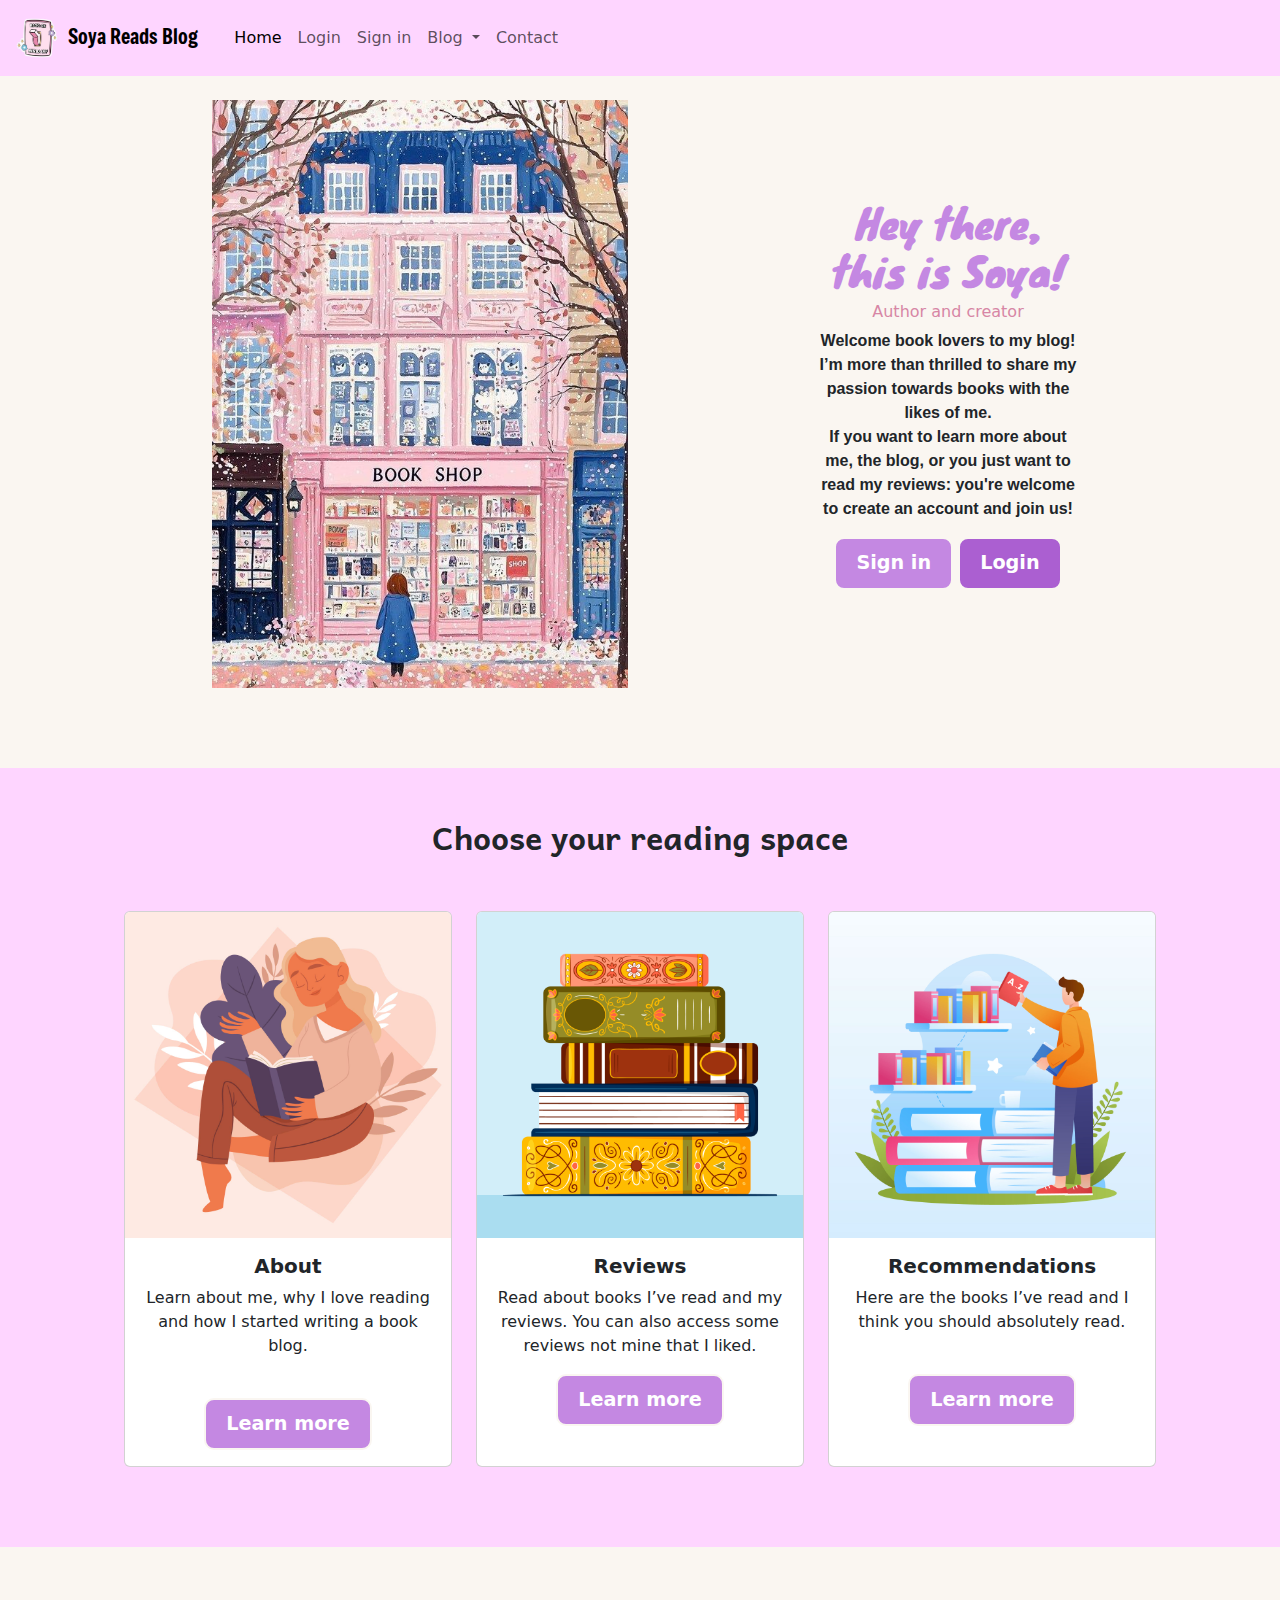
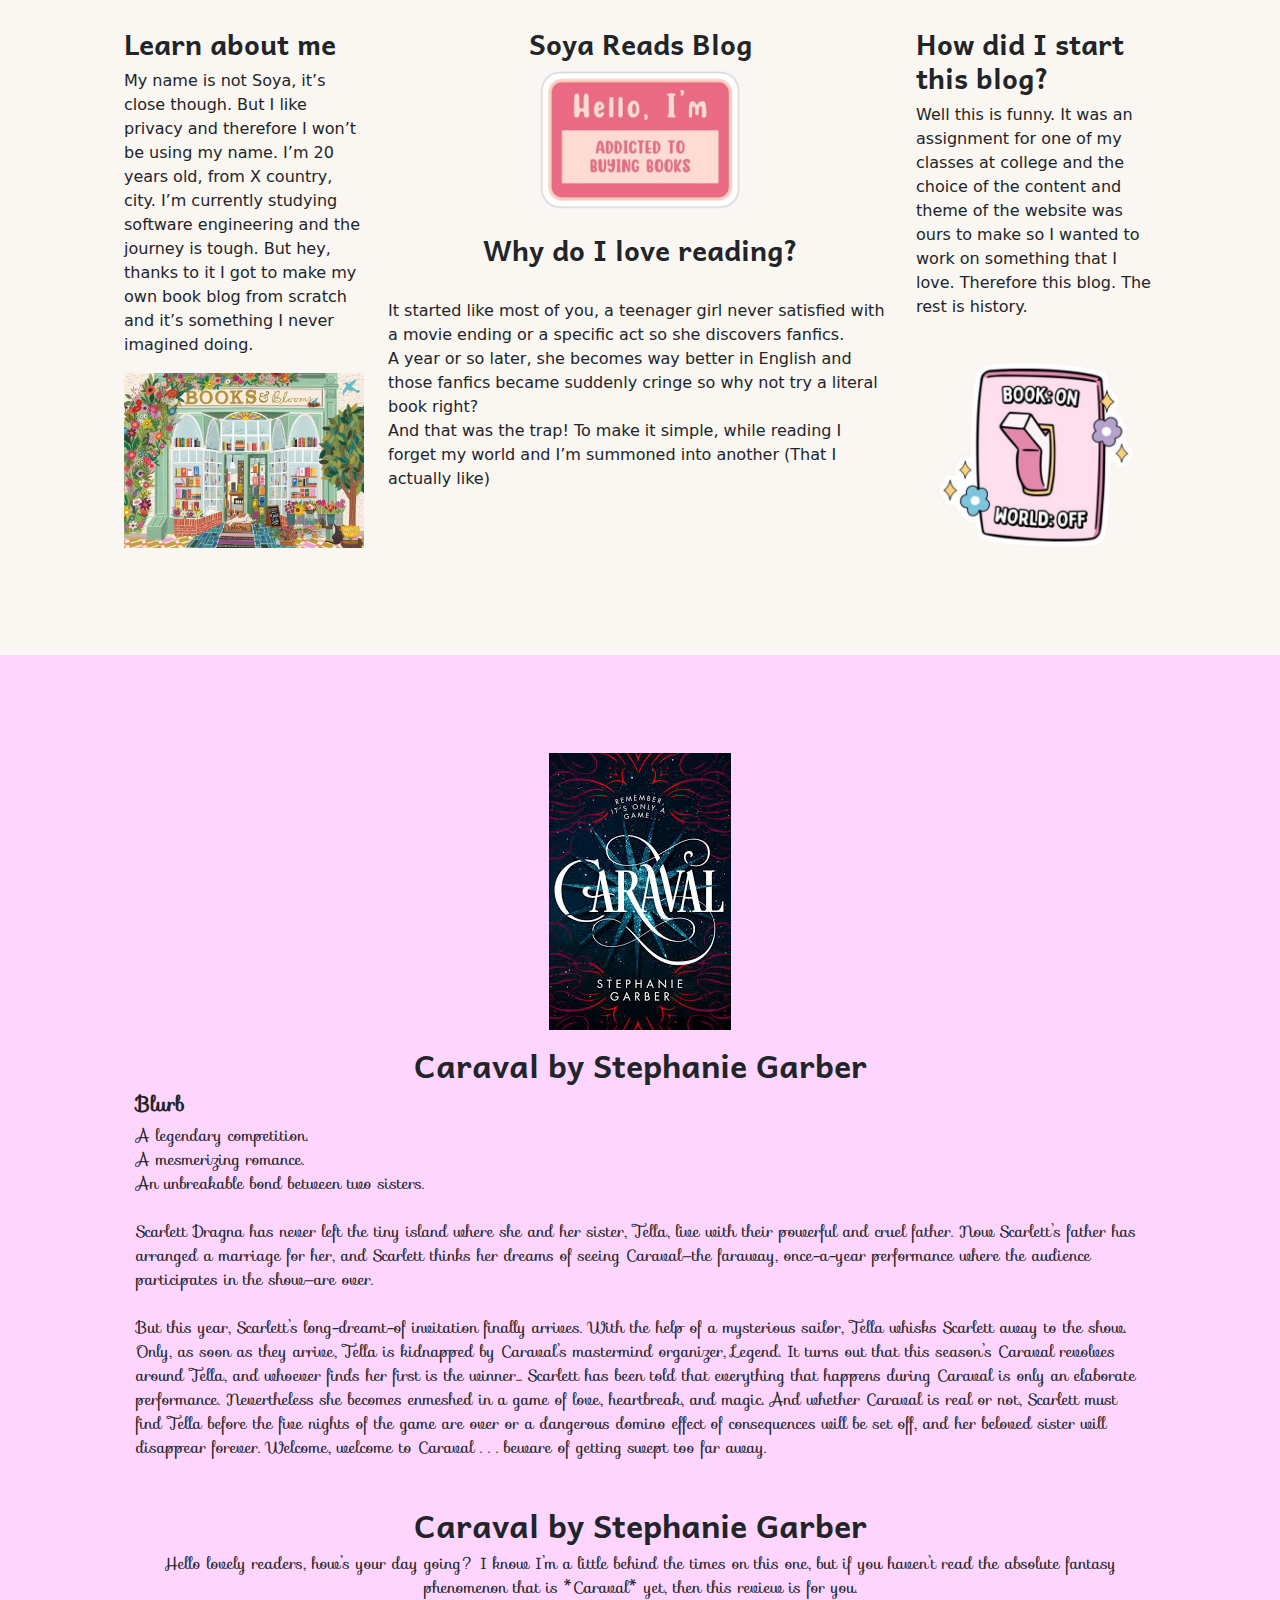
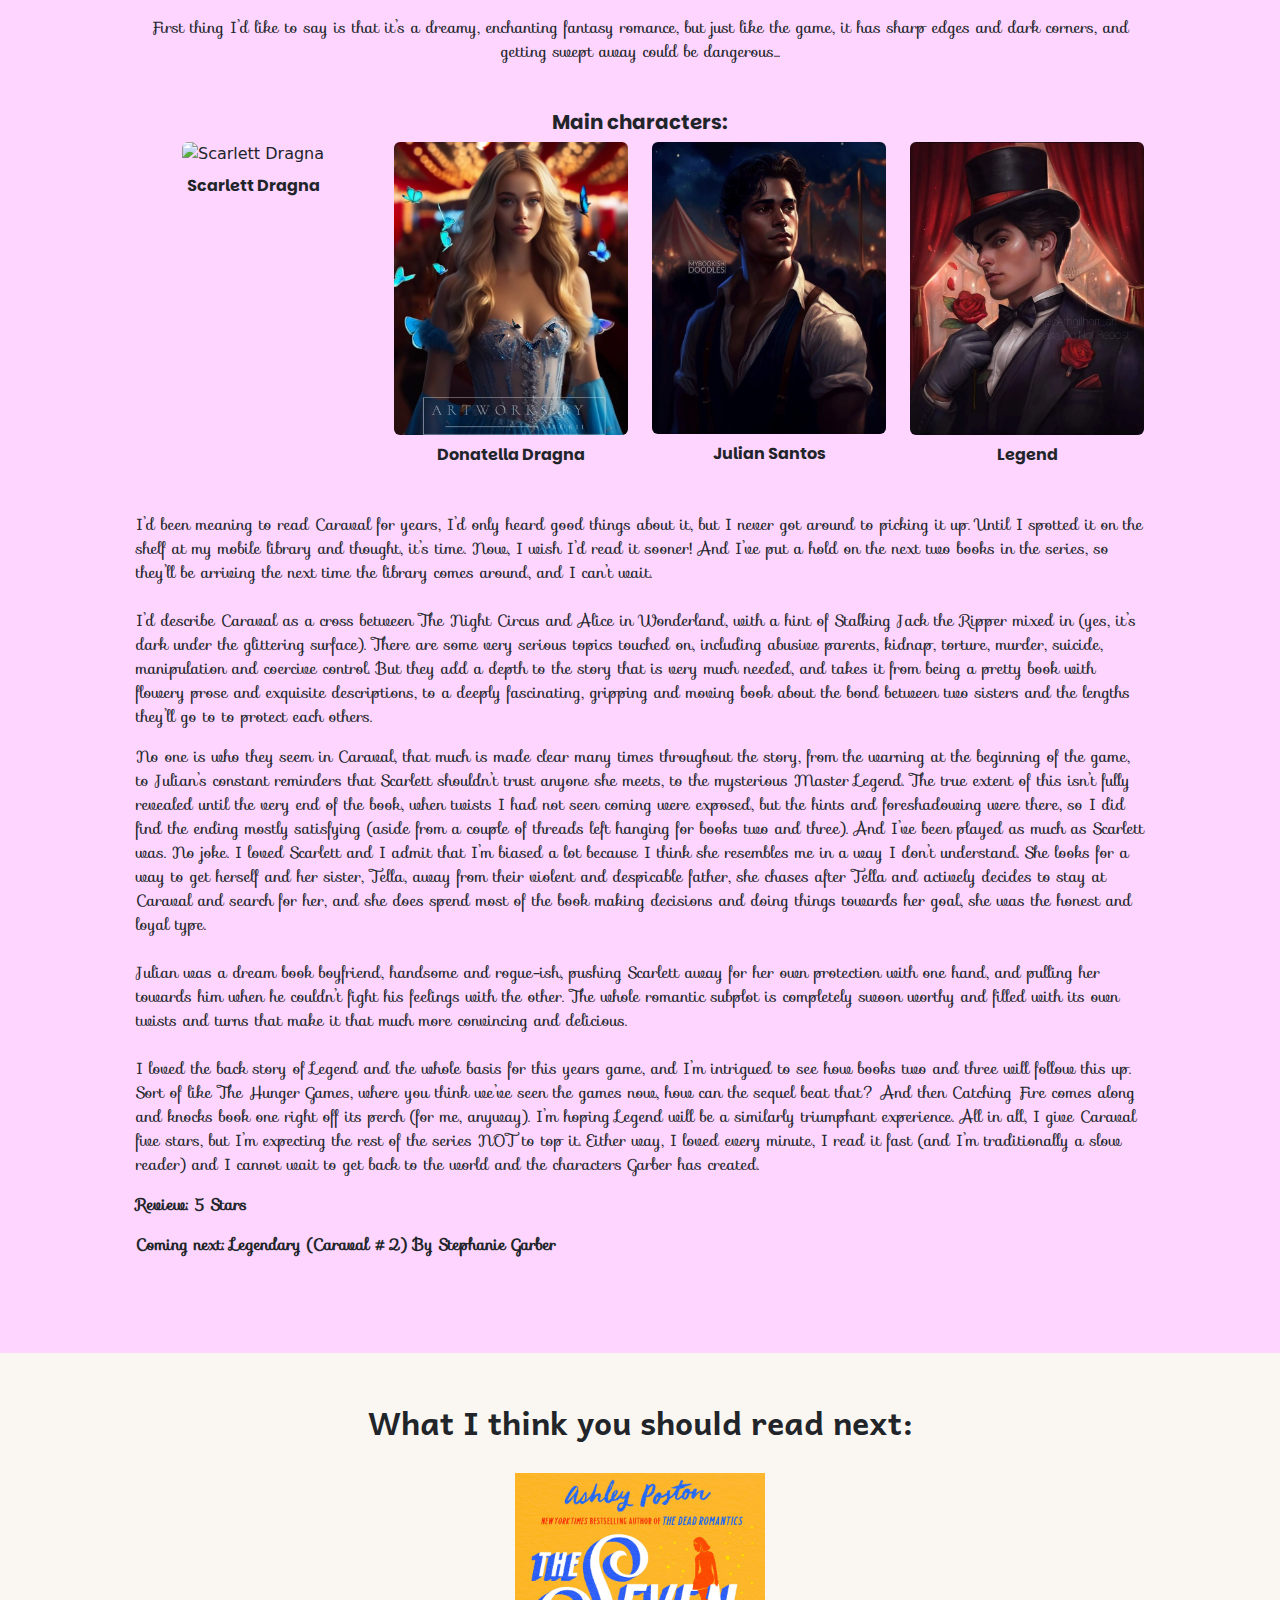
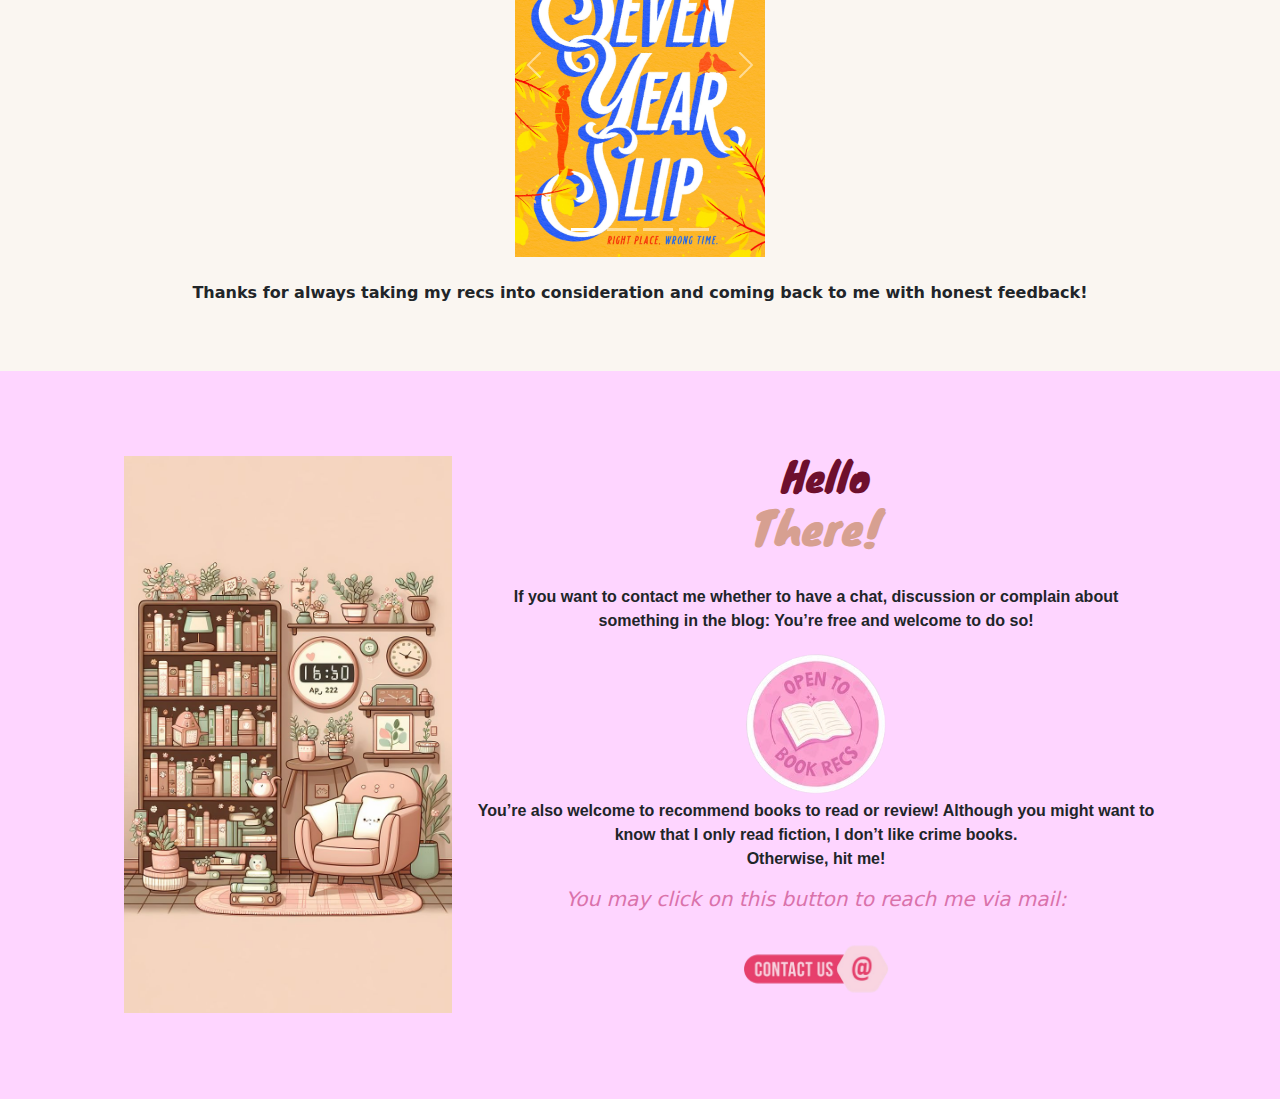
==== index.html @ ce93923a "Move index.html to the root directory" ====
<!DOCTYPE html>
<html lang="en">
<head>
    <meta charset="UTF-8">
    <meta name="viewport" content="width=device-width, initial-scale=1.0">
    <title>Soya Reads</title>
    <link rel="icon" type="image/png" href="../assets/logo.png">
    <link href="https://cdn.jsdelivr.net/npm/bootstrap@5.3.3/dist/css/bootstrap.min.css" rel="stylesheet" integrity="sha384-QWTKZyjpPEjISv5WaRU9OFeRpok6YctnYmDr5pNlyT2bRjXh0JMhjY6hW+ALEwIH" crossorigin="anonymous">
    <link rel="stylesheet" href="../css/style.css">
    <!--Used some google fonts here-->
    <link rel="stylesheet" href="https://fonts.googleapis.com/css?family=Sofia">
    <link rel="preconnect" href="https://fonts.googleapis.com">
    <link rel="preconnect" href="https://fonts.gstatic.com" crossorigin>
    <link href="https://fonts.googleapis.com/css2?family=Parkinsans:wght@300..800&display=swap" rel="stylesheet">
<link href="https://fonts.googleapis.com/css2?family=Anton+SC&family=Freeman&family=Parkinsans:wght@300..800&display=swap" rel="stylesheet">
<link href="https://fonts.googleapis.com/css2?family=Anton+SC&family=Freeman&family=Knewave&family=Parkinsans:wght@300..800&display=swap" rel="stylesheet">
<link href="https://fonts.googleapis.com/css2?family=Andika:ital,wght@0,400;0,700;1,400;1,700&family=Anton+SC&family=Freeman&family=Gabarito:wght@400..900&family=Knewave&family=Parkinsans:wght@300..800&display=swap" rel="stylesheet">


</head>
<body>
    <header>
        <nav class="navbar fixed-top navbar-expand-lg bg-body-tertiary bg-transparent custom-navbar " >
            <div class="container-fluid">
              <a class="navbar-brand" href="index.html">
                <img src="../assets/logo.png" alt="Logo" width="50px">
                <span class="logo-txt">Soya Reads Blog</span>
            </a>
              <button class="navbar-toggler togg-color" type="button" data-bs-toggle="collapse" data-bs-target="#navbarNav" aria-controls="navbarNav" aria-expanded="false" aria-label="Toggle navigation">
                <span class="navbar-toggler-icon"></span>
              </button>
              <div class="collapse navbar-collapse" id="navbarNav">
                <div class="container"> <!--to center the list-->
                    <ul class="navbar-nav">
                      <li class="nav-item">
                        <a class="nav-link active" aria-current="page" href="index.html">Home</a>
                      </li>
                      <li class="nav-item">
                        <a class="nav-link" href="log.html">Login</a>
                      </li>
                      <li class="nav-item">
                        <a class="nav-link" href="sign.html">Sign in</a>
                      </li>
                      <!--a drop down menu here because the Blog section contains 3 diff sections-->
                      <li class="nav-item dropdown">
                        <a class="nav-link dropdown-toggle" href="#Blog" id="navbarDropdown" role="button" data-bs-toggle="dropdown" aria-expanded="false">
                          Blog
                        </a>
                        <ul class="dropdown-menu" aria-labelledby="navbarDropdown">
                          <li><a class="dropdown-item" href="#About">About</a></li>
                          <li><a class="dropdown-item" href="#Reviews">Reviews</a></li>
                          <li><a class="dropdown-item" href="#Recommendations">Recommendations</a></li>
                        </ul>
                      </li>
                      <li class="nav-item">
                        <a class="nav-link" href="#Contact">Contact</a>
                      </li>
                    
                    </ul>
                </div>
              </div>
            </div>
          </nav>
    </header>
    <!--Introduction-->
    <section id="intro">
        <div class="container-lg text-center">
            <div class="row justify-content-center align-items-center">
              <div class="col-md-5 container-lg d-none d-md-block"> <!--here it shows on large screen but doesn't with small screens-->
                <img src="../assets/bookshoppink.jpg" class="img-fluid" alt="Bookshop picture">
              </div>
              <div class="col-md-5 text-center ">
                <h1 class="custom-heading">Hey there,<br>this is Soya!</h1>
                <h6 class="custom-h6">Author and creator</h6>
                <p class="custom-paragraph" > Welcome book lovers to my blog! <br> I’m more than thrilled to share my <br> passion towards books with the <br> likes of me. <br> If you want to learn more about <br> me, the blog, or you just want to <br> read my reviews: you're welcome <br>to create an account and join us!</p>
                <a href="sign.html" class="btn btn-primary btn-lg custom-button">Sign in</a>
                <a href="log.html" class="btn btn-primary btn-lg custom-button2">Login</a>
              </div>
            </div>
        </div> 
    </section>
    

    <!--Blog-->
    <section id="Blog" class="bg-section" mt-5>
      <!--Reading space-->
          <div class="container-lg ">
            <div class="text-center"><h2>Choose your reading space</h2></div>
            <div class="row row-cols-1 row-cols-md-3 g-4">
              <div class="col">
                <div class="card text-center h-100">
                  <img src="../assets/girl.jpg" class="card-img-top" alt="Girl reading">
                  <div class="card-body">
                    <h5 class="card-title fw-bold">About</h5>
                    <p class="card-text">Learn about me, why I love reading and how I started writing a book blog. </p> <br>
                    <a href="#About" class="btn custom-button">Learn more</a>
                  </div>
                </div>
              </div>
              <div class="col">
                <div class="card text-center h-100">
                  <img src="../assets/booksPile.jpg" class="card-img-top" alt="Pile of books">
                  <div class="card-body">
                    <h5 class="card-title fw-bold">Reviews</h5>
                    <p class="card-text">Read about books I’ve read and my reviews.
                      You can also access some reviews not mine that I liked.</p>
                    <a href="#Reviews" class="btn custom-button">Learn more</a>
                  </div>
                </div>
              </div>
              <div class="col">
                <div class="card text-center h-100">
                  <img src="../assets/man.jpg" class="card-img-top" alt="Man looking for a book">
                  <div class="card-body">
                    <h5 class="card-title fw-bold">Recommendations</h5>
                    <p class="card-text">Here are the books I’ve read and I think you should absolutely read.</p> <br>
                    <a href="#Recommendations" class="btn custom-button">Learn more</a>
                  </div>
                </div>
              </div>
            
            </div>
          </div>

    </section>

    <!--About-->
    <section id="About">
      <div class="container-lg ">
        <div class="row">
          <div class="col-12 col-md">
            <h3>Learn about me</h3>
            <p>My name is not Soya, it’s close though. But I like privacy and therefore I won’t be using my name.
              I’m 20 years old, from X country, city.
              I’m currently studying software engineering and the journey is tough.
              But hey, thanks to it I got to make my own book blog from scratch and it’s something I never imagined doing.</p>
            <img src="../assets/books&blooms.jpg"  class="img-fluid" alt="">
          </div>
          <div class="col-12 col-md-6 ">
            <div class="text-center" ><h3>Soya Reads Blog</h3></div>
            <div class="text-center"><img src="../assets/buying books.jpg"  class="img-fluid" width="200px" alt=""></div>  <br>
            <div class="text-center"><h3>Why do I love reading?</h3></div> <br>
            <p>It started like most of you, a teenager girl never satisfied with a movie ending or a specific act so she discovers fanfics. <br>
              A year or so later, she becomes way better in English and those fanfics became suddenly cringe so why not try a literal book right? <br>
              And that was the trap! To make it simple, while reading I forget my world and I’m summoned into another (That I actually like)</p>
          </div>
          <div class="col-12 col-md">
            <h3>How did I start this blog?</h3>
            <p>Well this is funny. It was an assignment for one of my classes at college and the choice of the content and theme of the website was ours to make so I wanted to work on something that I love.  Therefore this blog.
              The rest is history.</p>
            <img src="../assets/logo.png" class="img-fluid" alt="">
          </div>
        </div>
      </div>
    </section>

    <!--Reviews-->
    <section id="Reviews">
  <div class="container-lg">
       <!--Blurb Section-->
  <div class="container mt-5">
    <div class="row">
      <div class="col-12 text-center">
        <a href="https://www.goodreads.com/book/show/27883214-caraval"  target="_blank"><img src="../assets/caravalcover.jpg" class="img-fluid mb-3" alt="Caraval Book Cover"></a>
        <h2 class="fw-bold">Caraval by Stephanie Garber</h2>
        <h5 class="fw-bold text-start">Blurb</h5>
        <p class="text-start">
          A legendary competition. <br>
          A mesmerizing romance. <br>
          An unbreakable bond between two sisters.<br><br>
          Scarlett Dragna has never left the tiny island where she and her sister, Tella, live with their powerful and cruel father. Now Scarlett’s father has arranged a marriage for her, and Scarlett thinks her dreams of seeing Caraval—the faraway, once-a-year performance where the audience participates in the show—are over.<br><br>
          But this year, Scarlett’s long-dreamt-of invitation finally arrives. With the help of a mysterious sailor, Tella whisks Scarlett away to the show. Only, as soon as they arrive, Tella is kidnapped by Caraval’s mastermind organizer, Legend. It turns out that this season’s Caraval revolves around Tella, and whoever finds her first is the winner...
          Scarlett has been told that everything that happens during Caraval is only an elaborate performance. Nevertheless she becomes enmeshed in a game of love, heartbreak, and magic. And whether Caraval is real or not, Scarlett must find Tella before the five nights of the game are over or a dangerous domino effect of consequences will be set off, and her beloved sister will disappear forever.
          Welcome, welcome to Caraval . . . beware of getting swept too far away.
        </p>
      </div>
    </div>
  </div>

  <!--Main Content Section-->
  <div class="container-lg">
    <div class="row">
      <div class="col-12 text-center">
        <h2 class="fw-bold">Caraval by Stephanie Garber</h2>
        <p>Hello lovely readers, how’s your day going? I know I’m a little behind the times on this one, but if you haven’t read the absolute fantasy phenomenon that is *Caraval* yet, then this review is for you.</p>
        <p>First thing I’d like to say is that it’s a dreamy, enchanting fantasy romance, but just like the game, it has sharp edges and dark corners, and getting swept away could be dangerous...</p>
      </div>
    </div>

    <!--Main Characters Section-->
    <div class="row mt-4 text-center">
      <h5 class="fw-bold"><span class="main-characters">Main characters:</span></h5>
      <div class="col-6 col-md-3">
        <img src="../assets/scarlett.jpg" class="img-fluid rounded mb-2" alt="Scarlett Dragna">
        <p class="fw-bold"><span class="main-characters">Scarlett Dragna</span></p>
      </div>
      <div class="col-6 col-md-3">
        <img src="../assets/tella.jpg" class="img-fluid rounded mb-2" alt="Donatella Dragna">
        <p class="fw-bold"><span class="main-characters">Donatella Dragna</span></p>
      </div>
      <div class="col-6 col-md-3">
        <img src="../assets/julian.jpg" class="img-fluid rounded mb-2" alt="Julian Santos">
        <p class="fw-bold"><span class="main-characters">Julian Santos</span></p>
      </div>
      <div class="col-6 col-md-3">
        <img src="../assets/legend2.jpg" class="img-fluid rounded mb-2" alt="Legend">
        <p class="fw-bold"><span class="main-characters">Legend</span></p>
      </div>
      
    </div>
    <div class="row">
      <div class="col-12 ">
        <p>I’d been meaning to read Caraval for years, I’d only heard good things about it, but I never got around to picking it up. Until I spotted it on the shelf at my mobile library and thought, it’s time. Now, I wish I’d read it sooner! And I’ve put a hold on the next two books in the series, so they’ll be arriving the next time the library comes around, and I can’t wait. <br>
<br>
          I’d describe Caraval as a cross between The Night Circus and Alice in Wonderland, with a hint of Stalking Jack the Ripper mixed in (yes, it’s dark under the glittering surface). There are some very serious topics touched on, including abusive parents, kidnap, torture, murder, suicide, manipulation and coercive control. But they add a depth to the story that is very much needed, and takes it from being a pretty book with flowery prose and exquisite descriptions, to a deeply fascinating, gripping and moving book about the bond between two sisters and the lengths they’ll go to to protect each others.</p>
        <p>No one is who they seem in Caraval, that much is made clear many times throughout the story, from the warning at the beginning of the game, to Julian’s constant reminders that Scarlett shouldn’t trust anyone she meets, to the mysterious Master Legend. The true extent of this isn’t fully revealed until the very end of the book, when twists I had not seen coming were exposed, but the hints and foreshadowing were there, so I did find the ending mostly satisfying (aside from a couple of threads left hanging for books two and three). And I’ve been played as much as Scarlett was. No joke.
          I loved Scarlett and I admit that I’m biased a lot because I think she resembles me in a way I don’t understand. She looks for a way to get herself and her sister, Tella, away from their violent and despicable father, she chases after Tella and actively decides to stay at Caraval and search for her, and she does spend most of the book making decisions and doing things towards her goal, she was the honest and loyal type. <br> <br>
          
          Julian was a dream book boyfriend, handsome and rogue-ish, pushing Scarlett away for her own protection with one hand, and pulling her towards him when he couldn’t fight his feelings with the other. The whole romantic subplot is completely swoon worthy and filled with its own twists and turns that make it that much more convincing and delicious. <br> <br>
          
          I loved the back story of Legend and the whole basis for this years game, and I’m intrigued to see how books two and three will follow this up. Sort of like The Hunger Games, where you think we’ve seen the games now, how can the sequel beat that? And then Catching Fire comes along and knocks book one right off its perch (for me, anyway). I’m hoping Legend will be a similarly triumphant experience.
          All in all, I give Caraval five stars, but I’m expecting the rest of the series NOT to top it. Either way, I loved every minute, I read it fast (and I’m traditionally a slow reader) and I cannot wait to get back to the world and the characters Garber has created.</p>
        <p class="fw-bold"> Review: 5 Stars</p>
        <p class="fw-bold"> Coming next: Legendary (Caraval #2) By Stephanie Garber</p>

        
      </div>
    </div>
  </div>

    </section>

    <!--Recommendation-->
    <section id="Recommendations">
      <div class="container-lg">
        <div class="text-center"><h2>What I think you should read next:</h2></div> <br>
        <div id="carouselExampleCaptions" class="carousel slide">
          <div class="carousel-indicators">
            <button type="button" data-bs-target="#carouselExampleCaptions" data-bs-slide-to="0" class="active" aria-current="true" aria-label="Slide 1"></button>
            <button type="button" data-bs-target="#carouselExampleCaptions" data-bs-slide-to="1" aria-label="Slide 2"></button>
            <button type="button" data-bs-target="#carouselExampleCaptions" data-bs-slide-to="2" aria-label="Slide 3"></button>
            <button type="button" data-bs-target="#carouselExampleCaptions" data-bs-slide-to="3" aria-label="Slide 4"></button>
          </div>
          <div class="carousel-inner">
            <div class="carousel-item active">
              <a href="https://www.goodreads.com/book/show/62926938-the-seven-year-slip" target="_blank"><img src="../assets/sevenYearSlip.jpg" class="d-block w-100" alt="..."></a>
              <div class="carousel-caption d-none d-md-block">
                <!--adding a link on pictures so that it takes the user to the GoodReads page of the book-->
              </div>
            </div>
            <div class="carousel-item">
              <a href="https://www.goodreads.com/book/show/199261152-a-novel-love-story?ref=nav_sb_ss_1_12" target="_blank"><img src="../assets/novelLoveStory.jpg" class="d-block w-100" alt="..."></a>
              <div class="carousel-caption d-none d-md-block">
                
              </div>
            </div>
            <div class="carousel-item">
              <a href="https://www.goodreads.com/book/show/123257687-assistant-to-the-villain?ref=nav_sb_ss_1_13" target="_blank"><img src="../assets/assistantTotheVillain.jpg" class="d-block w-100" alt="..."></a>
              <div class="carousel-caption d-none d-md-block">
                
              </div>
            </div>
            <div class="carousel-item">
              <a href="https://www.goodreads.com/book/show/44421460-before-the-coffee-gets-cold?ref=nav_sb_ss_1_12" target="_blank"><img src="../assets/beforeTheCoffee.jpg" class="d-block w-100" alt="..."></a>
              <div class="carousel-caption d-none d-md-block">
                
              </div>
            </div>
          </div>
          <button class="carousel-control-prev" type="button" data-bs-target="#carouselExampleCaptions" data-bs-slide="prev">
            <span class="carousel-control-prev-icon" aria-hidden="true"></span>
            <span class="visually-hidden">Previous</span>
          </button>
          <button class="carousel-control-next" type="button" data-bs-target="#carouselExampleCaptions" data-bs-slide="next">
            <span class="carousel-control-next-icon" aria-hidden="true"></span>
            <span class="visually-hidden">Next</span>
          </button>
        </div>
      </div> <br>
      <p class="text-center fw-bold">Thanks for always taking my recs into consideration 
        and coming back to me with honest feedback!</p>
    </section>

    <!--Contact-->
    <section id="Contact">
      <div class="container-lg text-center ">
        <div class="row justify-content-center align-items-center ">
          <div class="col-4 text-center d-none d-md-block">
            <img src="../assets/readingspace.jpg" class="img-fluid" alt="">
          </div>
          
          <div class="col-8 text-center ">
            <h1 class="custom-heading1">Hello</h1>
            <h1 class="custom-heading2">There!</h1> <br>  
            <p class="custom-paragraph" > If you want to contact me whether to have a chat, discussion or complain about something in the blog: You’re free and welcome to do so! </p>
            <img src="../assets/bokrecs-removebg-preview.png" alt="" class="img-fluid" width="150px"> <br> 
            <p class="custom-paragraph">You’re also welcome to recommend books to read or review!
              Although you might want to know that I only read fiction, I don’t like crime books. <br> Otherwise, hit me! </p>
              <h5 class="custom-h5">You may click on this button to reach me via mail:</h5>
              <a href="mailto:souhachriki@gmail.com"><img src="../assets/contact-us-removebg-preview.png"  class="img-fluid" width="150px" alt=""></a>
          </div>
        </div>
      </div>
    </section>






    <script src="https://cdn.jsdelivr.net/npm/bootstrap@5.3.3/dist/js/bootstrap.bundle.min.js" integrity="sha384-YvpcrYf0tY3lHB60NNkmXc5s9fDVZLESaAA55NDzOxhy9GkcIdslK1eN7N6jIeHz" crossorigin="anonymous"></script>
    
</body>
</html>
---- css/style.css ----
body{
    background-color: #FAF6F1;
}
header{
    margin-bottom: 20px;
}
section{
    padding: 50px 0;
}
.custom-navbar {
    background-color: #FED5FF !important;  /*customizing bg color for navbar*/
    color: rgb(228, 71, 71);
}
.custom-heading{
    color: #C488E2 ;
    font-family: "Knewave", serif;
    font-weight: 400;
    font-style: normal;
}
.custom-h6{
    color:#D786A5 ;
}
.custom-paragraph{
    font-weight: 600;
    font-family: 'Lucida Sans', 'Lucida Sans Regular', 'Lucida Grande', 'Lucida Sans Unicode', Geneva, Verdana, sans-serif !important;
    font-style: itali  ; 
}
.custom-button{
  background-color: #C488E2; /* Custom background color */
  color: white; /* Text color */
  font-size: 1.2rem; /* Increase text size */
  padding: 10px 20px; /* Add padding */
  border: 2px solid #FAF6F1; /* Border matching the background */
  border-radius: 10px; /* Rounded corners */
  transition: all 0.3s ease; /* Smooth hover effect */
  font-weight: bold;
}
.custom-button:hover {
    background-color: #D786A5; /* Darker shade on hover */
    color: #a031aa; /* Purple text on hover */
    border-color: #D786A5; /* Border matches hover background */
  }
  .custom-button2{
background-color: #ab5fd1; 
  color: white; 
  font-size: 1.2rem; 
  padding: 10px 20px; 
  border: 2px solid #FAF6F1; 
  border-radius: 10px; 
  transition: all 0.3s ease; 
  font-weight: bold;
  }
  .custom-button2:hover {
    background-color: #bb6b89; /* Darker shade on hover */
    color: #a031aa; /* Purple text on hover */
    border-color: #bb6b89; /* Border matches hover background */
  }
  .row{
    margin: 30px;
  }
  #Blog {
    background-color: #FED5FF;
  }
  .togg-color{
    color: #a031aa;
  }
.custom-h5{
    color: #da72ab;
    font-style: italic;
} 
.custom-heading1{
    color:#6e0f2d;
    padding-left: 20px;
    margin-bottom: 0px;
    font-family: "Knewave", serif;
    font-weight: 400;
    font-style: normal;
}
    
.custom-heading2{
    margin-top: 0px;
    color: #d7a091;
    font-size:45px;
    font-family: "Knewave", serif;
    font-weight: 400;
    font-style: normal;
}

#carouselExampleCaptions {
  max-width: 250px; /* Adjust width as needed */
  margin: 0 auto; /* Centers the carousel horizontally */
}
.texth2{
  font-size: 15px;
}
#Reviews {
  background-color: #FED5FF;
}

/* the reason I chose this font for this section us so that it resembles writing in a diary*/
#Reviews h5 {
  font-family: "Sofia", sans-serif;
}
#Reviews p {
  font-family: "Sofia", sans-serif;
}
#Contact{
  background-color: #FED5FF;
}
.main-characters{
  
  font-family: "Parkinsans", sans-serif;
  font-optical-sizing: auto;
  font-weight: bold;
  
}
.logo-txt{
  font-family: "Freeman", sans-serif;
  font-weight: 400;
  font-style: normal;
}
h2, h3{
  font-family: "Andika", sans-serif;
  font-weight: 700;
  font-style: normal;
}
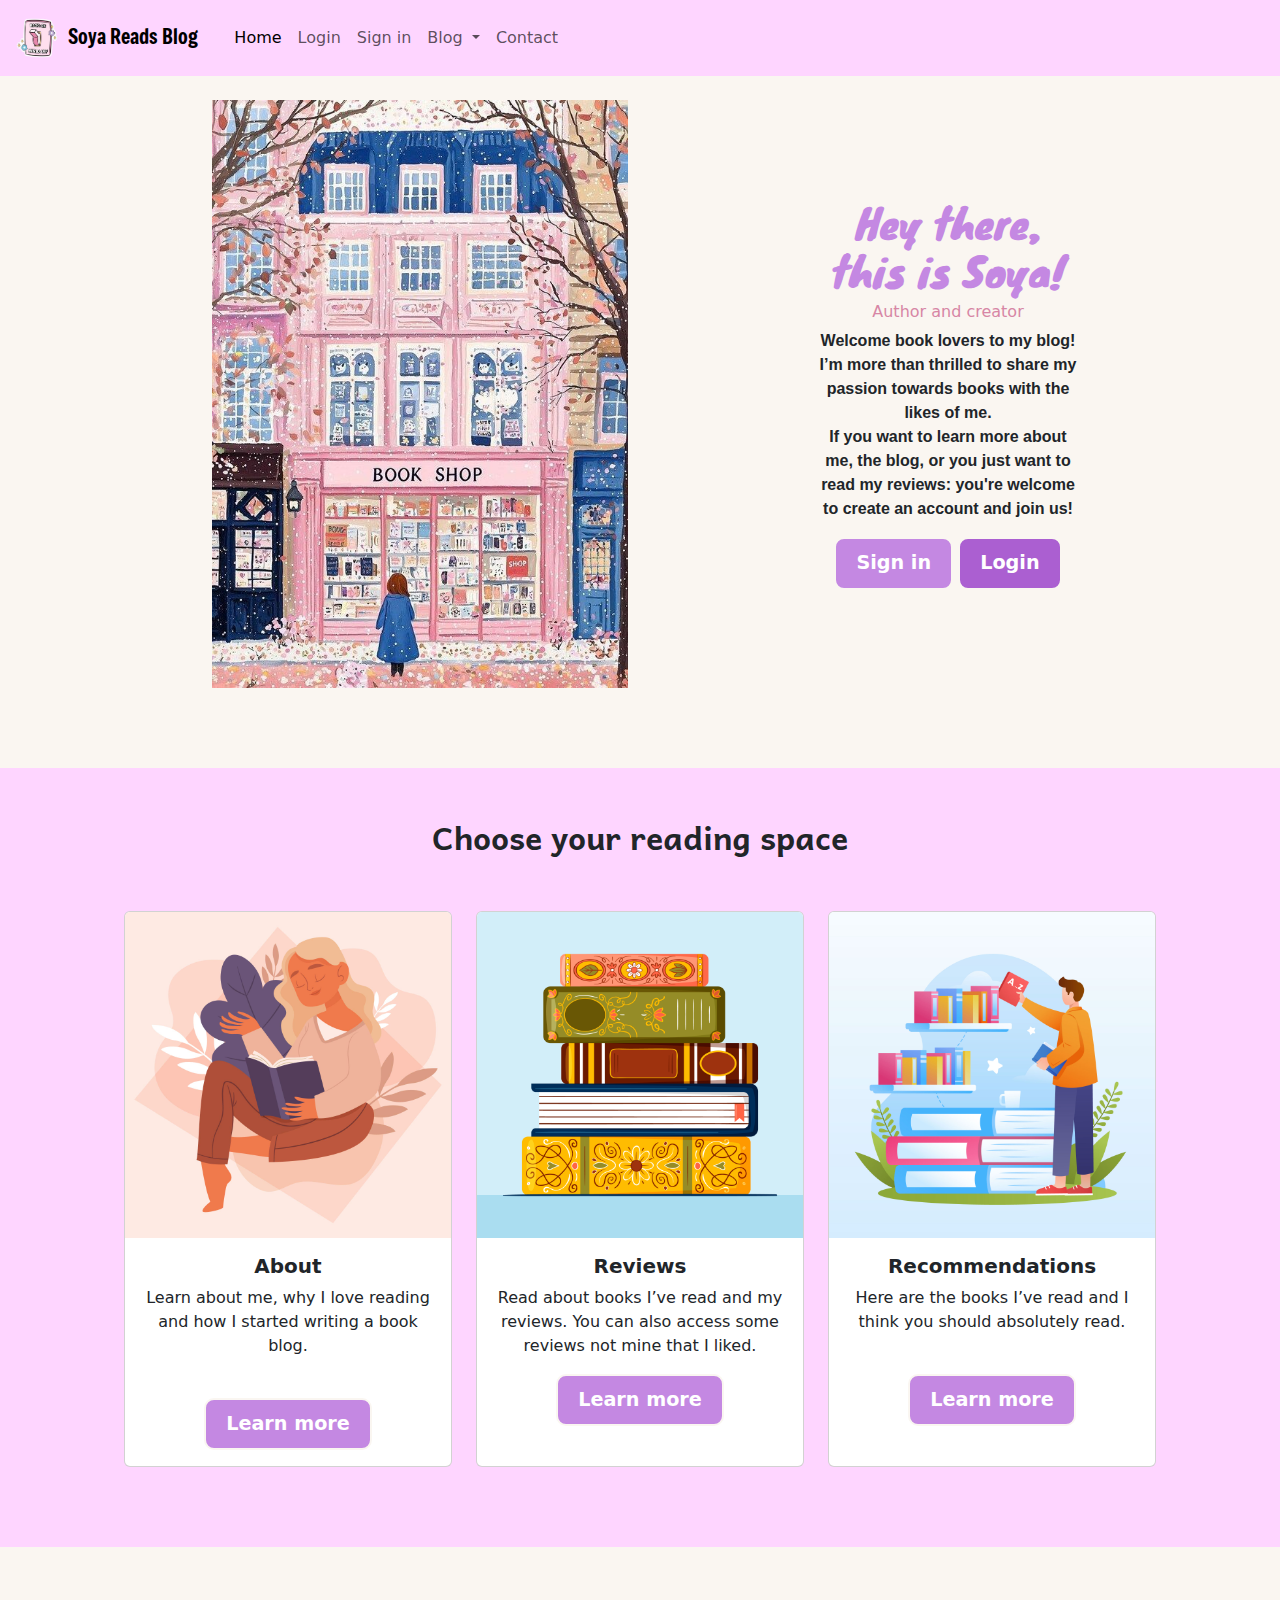
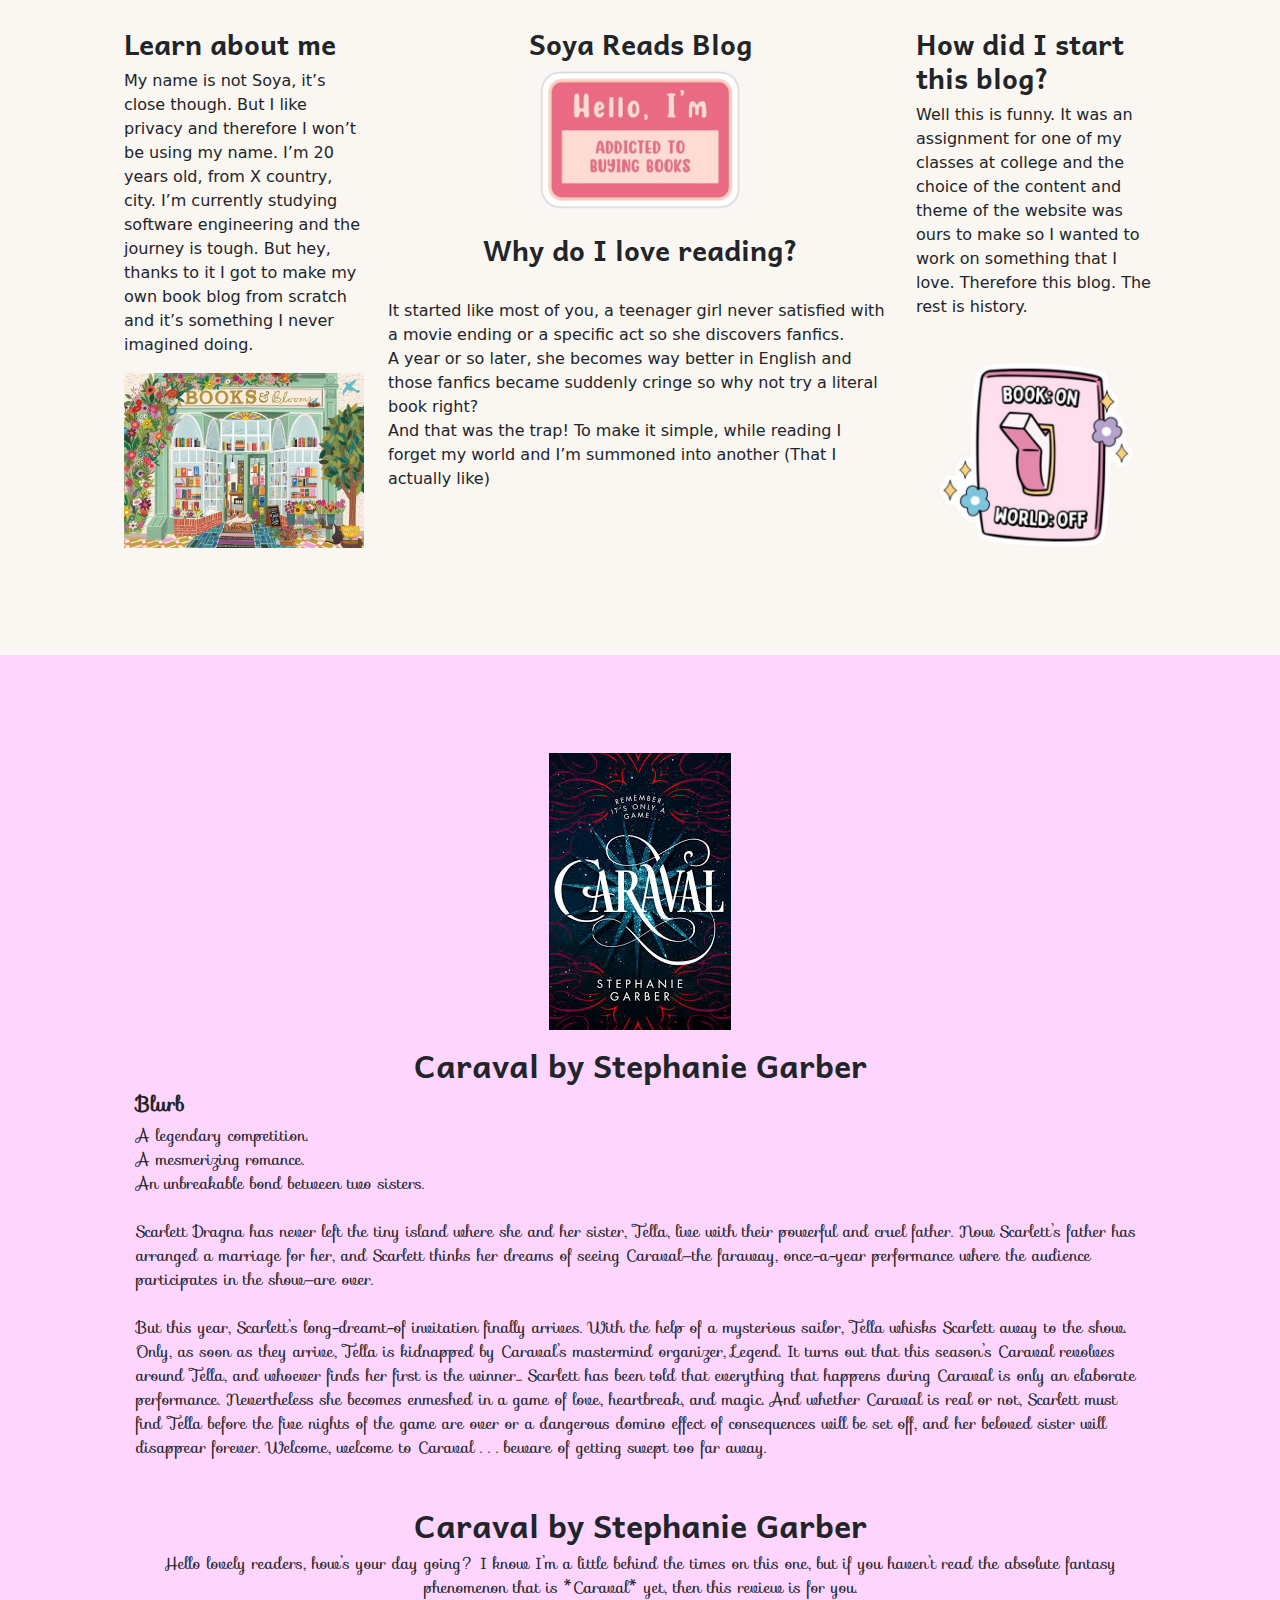
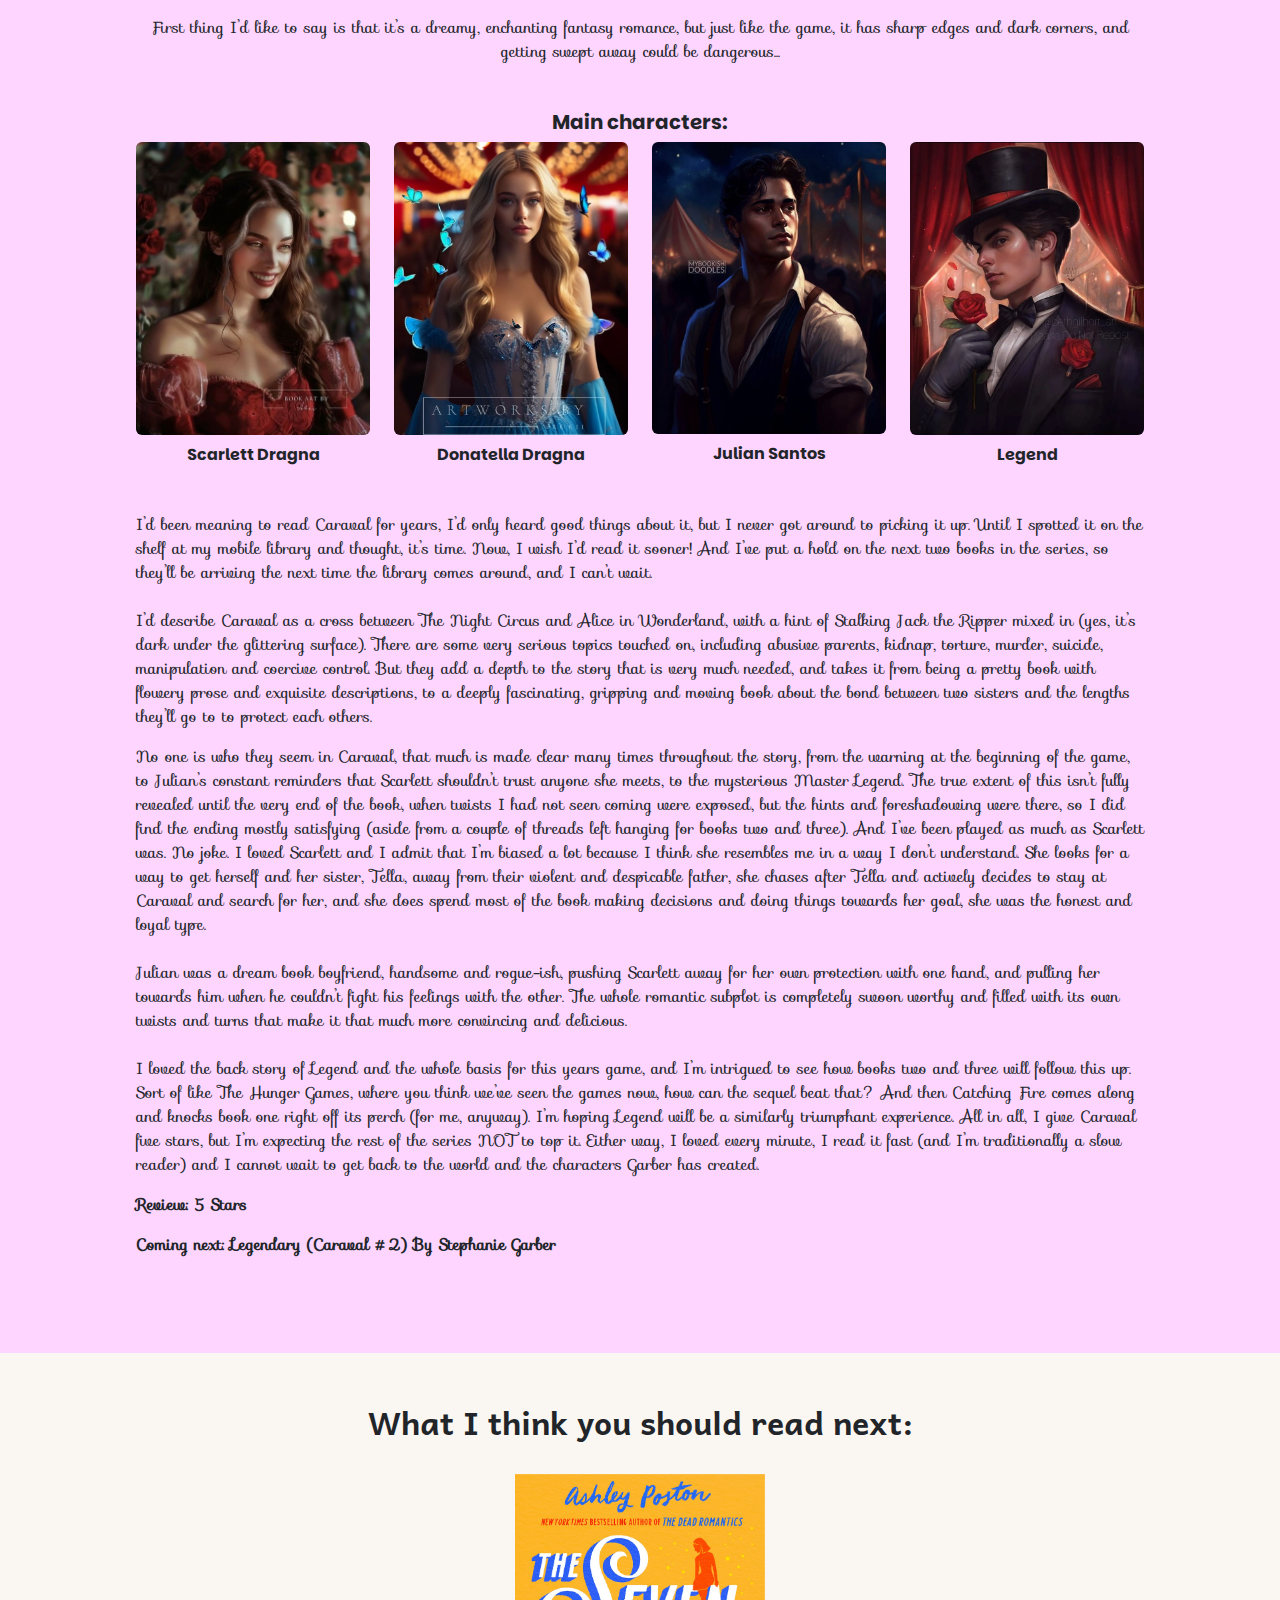
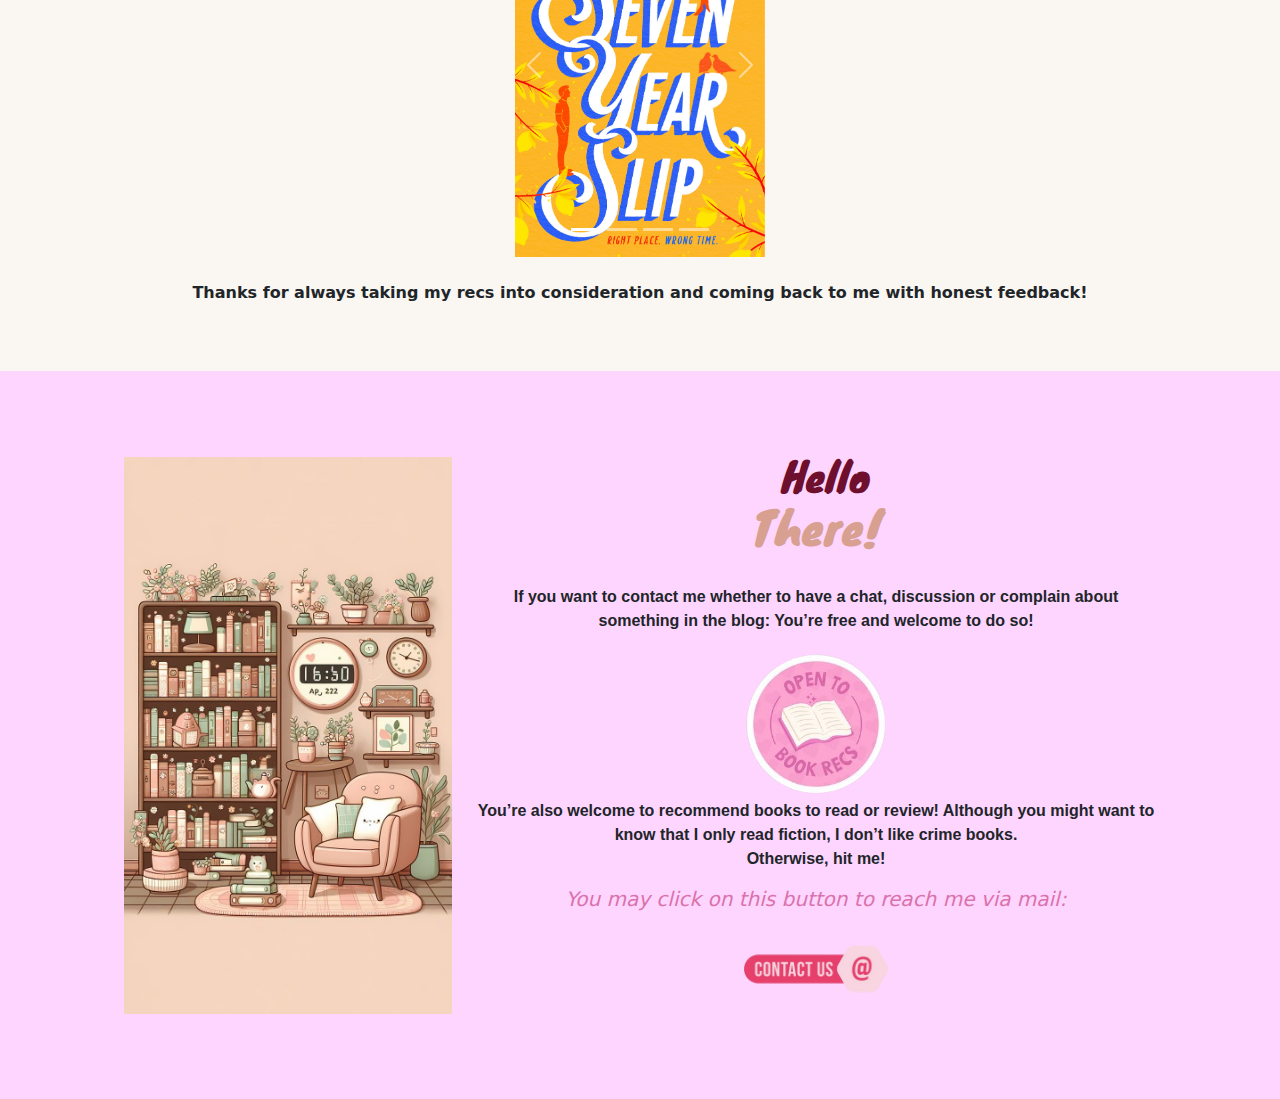
==== commit 46ed6997: "Update paths and push to root" ====
--- a/index.html
+++ b/index.html
@@ -4,9 +4,9 @@
     <meta charset="UTF-8">
     <meta name="viewport" content="width=device-width, initial-scale=1.0">
     <title>Soya Reads</title>
-    <link rel="icon" type="image/png" href="../assets/logo.png">
+    <link rel="icon" type="image/png" href="assets/logo.png">
     <link href="https://cdn.jsdelivr.net/npm/bootstrap@5.3.3/dist/css/bootstrap.min.css" rel="stylesheet" integrity="sha384-QWTKZyjpPEjISv5WaRU9OFeRpok6YctnYmDr5pNlyT2bRjXh0JMhjY6hW+ALEwIH" crossorigin="anonymous">
-    <link rel="stylesheet" href="../css/style.css">
+    <link rel="stylesheet" href="css/style.css">
     <!--Used some google fonts here-->
     <link rel="stylesheet" href="https://fonts.googleapis.com/css?family=Sofia">
     <link rel="preconnect" href="https://fonts.googleapis.com">
@@ -23,7 +23,7 @@
         <nav class="navbar fixed-top navbar-expand-lg bg-body-tertiary bg-transparent custom-navbar " >
             <div class="container-fluid">
               <a class="navbar-brand" href="index.html">
-                <img src="../assets/logo.png" alt="Logo" width="50px">
+                <img src="assets/logo.png" alt="Logo" width="50px">
                 <span class="logo-txt">Soya Reads Blog</span>
             </a>
               <button class="navbar-toggler togg-color" type="button" data-bs-toggle="collapse" data-bs-target="#navbarNav" aria-controls="navbarNav" aria-expanded="false" aria-label="Toggle navigation">
@@ -36,10 +36,10 @@
                         <a class="nav-link active" aria-current="page" href="index.html">Home</a>
                       </li>
                       <li class="nav-item">
-                        <a class="nav-link" href="log.html">Login</a>
+                        <a class="nav-link" href="html/log.html">Login</a>
                       </li>
                       <li class="nav-item">
-                        <a class="nav-link" href="sign.html">Sign in</a>
+                        <a class="nav-link" href="html/sign.html">Sign in</a>
                       </li>
                       <!--a drop down menu here because the Blog section contains 3 diff sections-->
                       <li class="nav-item dropdown">
@@ -67,14 +67,14 @@
         <div class="container-lg text-center">
             <div class="row justify-content-center align-items-center">
               <div class="col-md-5 container-lg d-none d-md-block"> <!--here it shows on large screen but doesn't with small screens-->
-                <img src="../assets/bookshoppink.jpg" class="img-fluid" alt="Bookshop picture">
+                <img src="assets/bookshoppink.jpg" class="img-fluid" alt="Bookshop picture">
               </div>
               <div class="col-md-5 text-center ">
                 <h1 class="custom-heading">Hey there,<br>this is Soya!</h1>
                 <h6 class="custom-h6">Author and creator</h6>
                 <p class="custom-paragraph" > Welcome book lovers to my blog! <br> I’m more than thrilled to share my <br> passion towards books with the <br> likes of me. <br> If you want to learn more about <br> me, the blog, or you just want to <br> read my reviews: you're welcome <br>to create an account and join us!</p>
-                <a href="sign.html" class="btn btn-primary btn-lg custom-button">Sign in</a>
-                <a href="log.html" class="btn btn-primary btn-lg custom-button2">Login</a>
+                <a href="html/sign.html" class="btn btn-primary btn-lg custom-button">Sign in</a>
+                <a href="html/log.html" class="btn btn-primary btn-lg custom-button2">Login</a>
               </div>
             </div>
         </div> 
@@ -89,7 +89,7 @@
             <div class="row row-cols-1 row-cols-md-3 g-4">
               <div class="col">
                 <div class="card text-center h-100">
-                  <img src="../assets/girl.jpg" class="card-img-top" alt="Girl reading">
+                  <img src="assets/girl.jpg" class="card-img-top" alt="Girl reading">
                   <div class="card-body">
                     <h5 class="card-title fw-bold">About</h5>
                     <p class="card-text">Learn about me, why I love reading and how I started writing a book blog. </p> <br>
@@ -99,7 +99,7 @@
               </div>
               <div class="col">
                 <div class="card text-center h-100">
-                  <img src="../assets/booksPile.jpg" class="card-img-top" alt="Pile of books">
+                  <img src="assets/booksPile.jpg" class="card-img-top" alt="Pile of books">
                   <div class="card-body">
                     <h5 class="card-title fw-bold">Reviews</h5>
                     <p class="card-text">Read about books I’ve read and my reviews.
@@ -110,7 +110,7 @@
               </div>
               <div class="col">
                 <div class="card text-center h-100">
-                  <img src="../assets/man.jpg" class="card-img-top" alt="Man looking for a book">
+                  <img src="assets/man.jpg" class="card-img-top" alt="Man looking for a book">
                   <div class="card-body">
                     <h5 class="card-title fw-bold">Recommendations</h5>
                     <p class="card-text">Here are the books I’ve read and I think you should absolutely read.</p> <br>
@@ -134,11 +134,11 @@
               I’m 20 years old, from X country, city.
               I’m currently studying software engineering and the journey is tough.
               But hey, thanks to it I got to make my own book blog from scratch and it’s something I never imagined doing.</p>
-            <img src="../assets/books&blooms.jpg"  class="img-fluid" alt="">
+            <img src="assets/books&blooms.jpg"  class="img-fluid" alt="">
           </div>
           <div class="col-12 col-md-6 ">
             <div class="text-center" ><h3>Soya Reads Blog</h3></div>
-            <div class="text-center"><img src="../assets/buying books.jpg"  class="img-fluid" width="200px" alt=""></div>  <br>
+            <div class="text-center"><img src="assets/buying books.jpg"  class="img-fluid" width="200px" alt=""></div>  <br>
             <div class="text-center"><h3>Why do I love reading?</h3></div> <br>
             <p>It started like most of you, a teenager girl never satisfied with a movie ending or a specific act so she discovers fanfics. <br>
               A year or so later, she becomes way better in English and those fanfics became suddenly cringe so why not try a literal book right? <br>
@@ -148,7 +148,7 @@
             <h3>How did I start this blog?</h3>
             <p>Well this is funny. It was an assignment for one of my classes at college and the choice of the content and theme of the website was ours to make so I wanted to work on something that I love.  Therefore this blog.
               The rest is history.</p>
-            <img src="../assets/logo.png" class="img-fluid" alt="">
+            <img src="assets/logo.png" class="img-fluid" alt="">
           </div>
         </div>
       </div>
@@ -161,7 +161,7 @@
   <div class="container mt-5">
     <div class="row">
       <div class="col-12 text-center">
-        <a href="https://www.goodreads.com/book/show/27883214-caraval"  target="_blank"><img src="../assets/caravalcover.jpg" class="img-fluid mb-3" alt="Caraval Book Cover"></a>
+        <a href="https://www.goodreads.com/book/show/27883214-caraval"  target="_blank"><img src="assets/caravalcover.jpg" class="img-fluid mb-3" alt="Caraval Book Cover"></a>
         <h2 class="fw-bold">Caraval by Stephanie Garber</h2>
         <h5 class="fw-bold text-start">Blurb</h5>
         <p class="text-start">
@@ -191,19 +191,19 @@
     <div class="row mt-4 text-center">
       <h5 class="fw-bold"><span class="main-characters">Main characters:</span></h5>
       <div class="col-6 col-md-3">
-        <img src="../assets/scarlett.jpg" class="img-fluid rounded mb-2" alt="Scarlett Dragna">
+        <img src="assets/Scarlett.jpg" class="img-fluid rounded mb-2" alt="Scarlett Dragna">
         <p class="fw-bold"><span class="main-characters">Scarlett Dragna</span></p>
       </div>
       <div class="col-6 col-md-3">
-        <img src="../assets/tella.jpg" class="img-fluid rounded mb-2" alt="Donatella Dragna">
+        <img src="assets/tella.jpg" class="img-fluid rounded mb-2" alt="Donatella Dragna">
         <p class="fw-bold"><span class="main-characters">Donatella Dragna</span></p>
       </div>
       <div class="col-6 col-md-3">
-        <img src="../assets/julian.jpg" class="img-fluid rounded mb-2" alt="Julian Santos">
+        <img src="assets/julian.jpg" class="img-fluid rounded mb-2" alt="Julian Santos">
         <p class="fw-bold"><span class="main-characters">Julian Santos</span></p>
       </div>
       <div class="col-6 col-md-3">
-        <img src="../assets/legend2.jpg" class="img-fluid rounded mb-2" alt="Legend">
+        <img src="assets/legend2.jpg" class="img-fluid rounded mb-2" alt="Legend">
         <p class="fw-bold"><span class="main-characters">Legend</span></p>
       </div>
       
@@ -243,25 +243,25 @@
           </div>
           <div class="carousel-inner">
             <div class="carousel-item active">
-              <a href="https://www.goodreads.com/book/show/62926938-the-seven-year-slip" target="_blank"><img src="../assets/sevenYearSlip.jpg" class="d-block w-100" alt="..."></a>
+              <a href="https://www.goodreads.com/book/show/62926938-the-seven-year-slip" target="_blank"><img src="assets/sevenYearSlip.jpg" class="d-block w-100" alt="..."></a>
               <div class="carousel-caption d-none d-md-block">
                 <!--adding a link on pictures so that it takes the user to the GoodReads page of the book-->
               </div>
             </div>
             <div class="carousel-item">
-              <a href="https://www.goodreads.com/book/show/199261152-a-novel-love-story?ref=nav_sb_ss_1_12" target="_blank"><img src="../assets/novelLoveStory.jpg" class="d-block w-100" alt="..."></a>
+              <a href="https://www.goodreads.com/book/show/199261152-a-novel-love-story?ref=nav_sb_ss_1_12" target="_blank"><img src="assets/novelLoveStory.jpg" class="d-block w-100" alt="..."></a>
               <div class="carousel-caption d-none d-md-block">
                 
               </div>
             </div>
             <div class="carousel-item">
-              <a href="https://www.goodreads.com/book/show/123257687-assistant-to-the-villain?ref=nav_sb_ss_1_13" target="_blank"><img src="../assets/assistantTotheVillain.jpg" class="d-block w-100" alt="..."></a>
+              <a href="https://www.goodreads.com/book/show/123257687-assistant-to-the-villain?ref=nav_sb_ss_1_13" target="_blank"><img src="assets/assistantTotheVillain.jpg" class="d-block w-100" alt="..."></a>
               <div class="carousel-caption d-none d-md-block">
                 
               </div>
             </div>
             <div class="carousel-item">
-              <a href="https://www.goodreads.com/book/show/44421460-before-the-coffee-gets-cold?ref=nav_sb_ss_1_12" target="_blank"><img src="../assets/beforeTheCoffee.jpg" class="d-block w-100" alt="..."></a>
+              <a href="https://www.goodreads.com/book/show/44421460-before-the-coffee-gets-cold?ref=nav_sb_ss_1_12" target="_blank"><img src="assets/beforeTheCoffee.jpg" class="d-block w-100" alt="..."></a>
               <div class="carousel-caption d-none d-md-block">
                 
               </div>
@@ -286,18 +286,18 @@
       <div class="container-lg text-center ">
         <div class="row justify-content-center align-items-center ">
           <div class="col-4 text-center d-none d-md-block">
-            <img src="../assets/readingspace.jpg" class="img-fluid" alt="">
+            <img src="assets/readingspace.jpg" class="img-fluid" alt="">
           </div>
           
           <div class="col-8 text-center ">
             <h1 class="custom-heading1">Hello</h1>
             <h1 class="custom-heading2">There!</h1> <br>  
             <p class="custom-paragraph" > If you want to contact me whether to have a chat, discussion or complain about something in the blog: You’re free and welcome to do so! </p>
-            <img src="../assets/bokrecs-removebg-preview.png" alt="" class="img-fluid" width="150px"> <br> 
+            <img src="assets/bokrecs-removebg-preview.png" alt="" class="img-fluid" width="150px"> <br> 
             <p class="custom-paragraph">You’re also welcome to recommend books to read or review!
               Although you might want to know that I only read fiction, I don’t like crime books. <br> Otherwise, hit me! </p>
               <h5 class="custom-h5">You may click on this button to reach me via mail:</h5>
-              <a href="mailto:souhachriki@gmail.com"><img src="../assets/contact-us-removebg-preview.png"  class="img-fluid" width="150px" alt=""></a>
+              <a href="mailto:souhachriki@gmail.com"><img src="assets/contact-us-removebg-preview.png"  class="img-fluid" width="150px" alt=""></a>
           </div>
         </div>
       </div>
